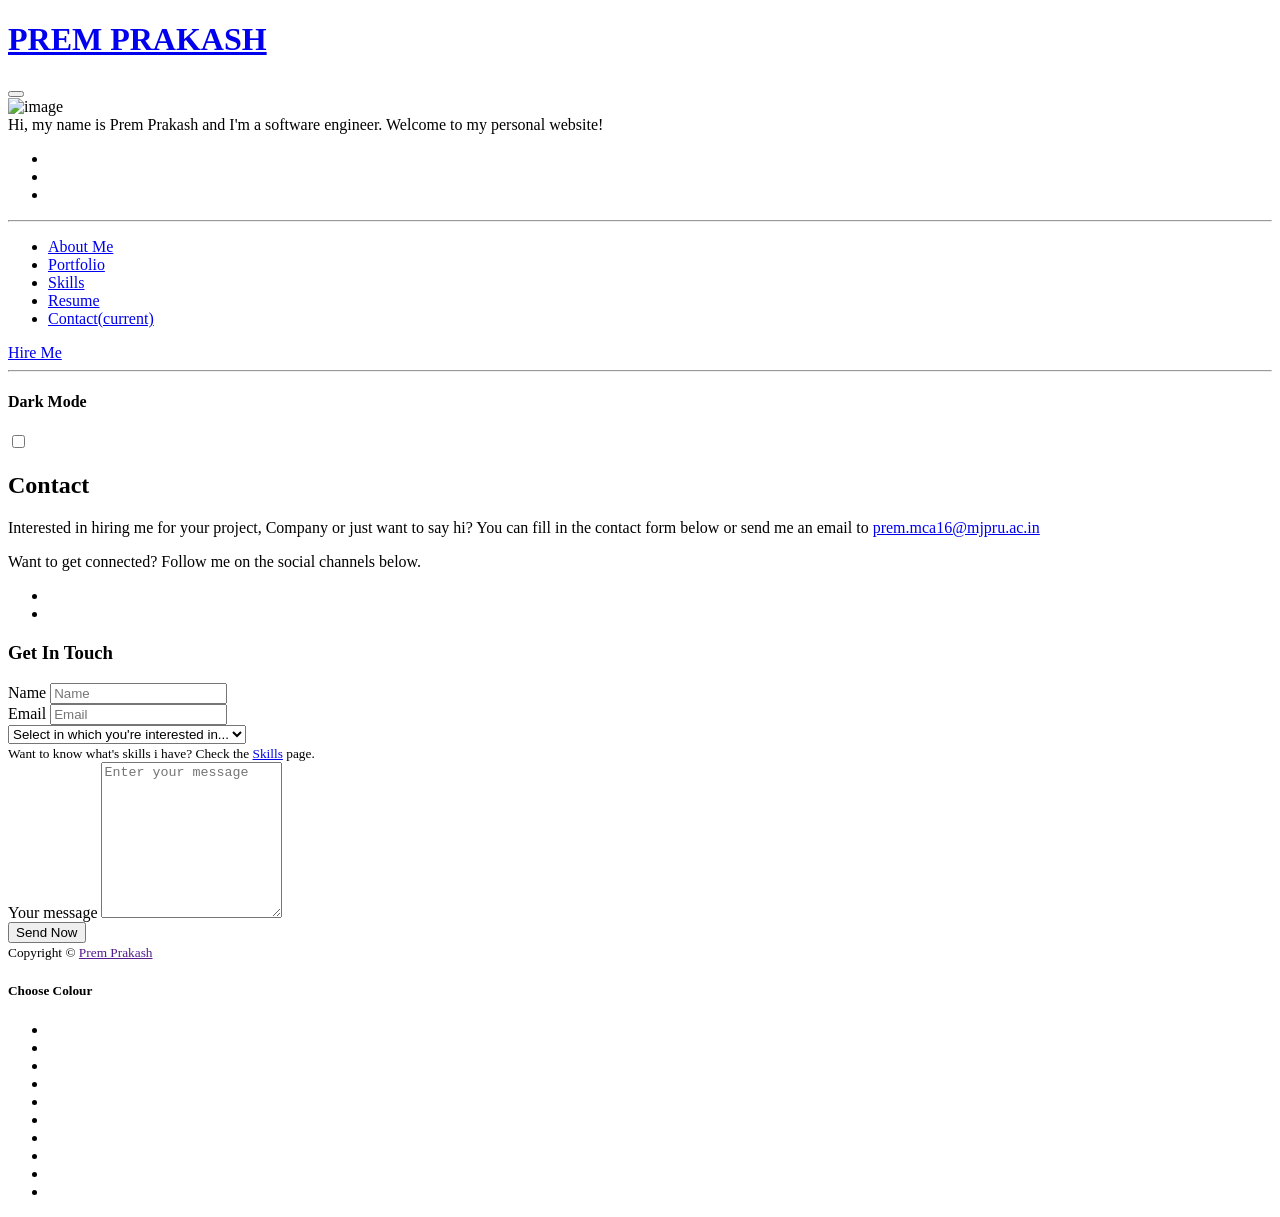
==== contact.html @ c35da8e7 "Add files via upload" ====
<!DOCTYPE html>
<html lang="en">

<head>
	<title>Prem Prakash</title>

	<!-- Meta -->
	<meta charset="utf-8">
	<meta http-equiv="X-UA-Compatible" content="IE=edge">
	<meta name="viewport" content="width=device-width, initial-scale=1.0">
	<meta name="description" content="">
	<meta name="author" content="">
	<link rel="shortcut icon" href="assets/images/profile.PNG">

	<!-- Google Fonts -->
	<link href="https://fonts.googleapis.com/css?family=Roboto:300,400,500,700" rel="stylesheet">

	<!-- FontAwesome JS -->
	<script defer src="assets/fontawesome/js/all.js"></script>

	<!-- Theme CSS -->
	<link id="theme-style" rel="stylesheet" href="assets/css/theme-1.css">

</head>

<body oncontextmenu="return false;">

	<header class="header text-center">
		<div class="force-overflow">
			<h1 class="blog-name pt-lg-4 mb-0"><a class="no-text-decoration" href="index.html">PREM PRAKASH</a></h1>

			<nav class="navbar navbar-expand-lg navbar-dark">

				<button class="navbar-toggler" type="button" data-bs-toggle="collapse" data-bs-target="#navigation"
					aria-controls="navigation" aria-expanded="false" aria-label="Toggle navigation">
					<span class="navbar-toggler-icon"></span>
				</button>

				<div id="navigation" class="collapse navbar-collapse flex-column">
					<div class="profile-section pt-3 pt-lg-0">
						<img class="profile-image mb-3 rounded-circle mx-auto" src="assets/images/profile.PNG"
							alt="image">

						<div class="bio mb-3">Hi, my name is Prem Prakash and I'm a software engineer. Welcome to my
							personal website!</div><!--//bio-->
							<ul class="social-list list-inline py-2 mx-auto">
								<!-- <li class="list-inline-item"><a href="#"><i class="fab fa-twitter fa-fw"></i></a>
								</li> -->
								<li class="list-inline-item"><a
										href="https://www.linkedin.com/in/prem-prakash-7bb90125b/"><i
											class="fab fa-linkedin-in fa-fw"></i></a></li>
								<li class="list-inline-item"><a href="https://github.com/premprakashIT"><i
											class="fab fa-github-alt fa-fw"></i></a></li>
								<!-- <li class="list-inline-item"><a href="#"><i
											class="fab fa-stack-overflow fa-fw"></i></a>
								</li> -->
								<li class="list-inline-item"><a href="https://wa.me/919412964984"><i
											class="fa-brands fa-whatsapp"></i></a></li>
								<!-- <li class="list-inline-item"><a href="https://github.com/premprakashIT"><i
											class="fa-brands fa-github"></i></a></li>
								<li class="list-inline-item"><a href=""><i
											class="fa-brands fa-skype"></i></a></li> -->

							</ul><!--//social-list-->
						<hr>
					</div><!--//profile-section-->

					<ul class="navbar-nav flex-column text-start">
						<li class="nav-item">
							<a class="nav-link" href="index.html"><i class="fas fa-user fa-fw me-2"></i>About Me</a>
						</li>
						<li class="nav-item">
							<a class="nav-link" href="portfolio.html"><i
									class="fas fa-laptop-code fa-fw me-2"></i>Portfolio</a>
						</li>
						<!-- <li class="nav-item">
							<a class="nav-link" href="services.html"><i class="fas fa-briefcase fa-fw me-2"></i>Services
								&amp; Pricing</a>
						</li> -->
						<li class="nav-item">
							<a class="nav-link" href="skills.html"><i class="fas fa-language fa-fw me-2"></i>Skills
							</a>
						</li>
						<li class="nav-item">
							<a class="nav-link" href="resume.html"><i class="fas fa-file-alt fa-fw me-2"></i>Resume</a>
						</li>
						<!-- <li class="nav-item">
									<a class="nav-link scrollto" href="certificates.html"><i
											class="fas fa-certificate fa-fw me-2"></i>certificates</a>
								</li>
						<li class="nav-item">
							<a class="nav-link" href="blog-home.html"><i class="fas fa-blog fa-fw me-2"></i>Blog</a>
						</li> -->
						<li class="nav-item">
							<a class="nav-link active" href="contact.html"><i
									class="fas fa-envelope-open-text fa-fw me-2"></i>Contact<span
									class="sr-only">(current)</span></a>
						</li>
						<!-- <li class="nav-item dropdown">
							<a class="nav-link dropdown-toggle" href="#" id="navbarDropdown" role="button"
								data-bs-toggle="dropdown" aria-expanded="false">
								<i class="fas fa-cogs fa-fw me-2"></i>More Pages
							</a>
							<ul class="dropdown-menu" aria-labelledby="navbarDropdown">
								<li><a class="dropdown-item" href="">Project Page</a></li>
								<li><a class="dropdown-item" href="">Blog Home 1</a></li>
								<li><a class="dropdown-item" href="">Blog Home 2</a></li>
								<li><a class="dropdown-item" href="">Blog Post</a></li>
							</ul>
						</li> -->
					</ul>

					<div class="my-2">
						<a class="btn btn-primary" href="contact.html" target="_blank"><i
								class="fas fa-paper-plane me-2"></i>Hire Me</a>
					</div>


					<div class="dark-mode-toggle text-center w-100">
						<hr class="mb-4">
						<h4 class="toggle-name mb-3 "><i class="fas fa-adjust me-1"></i>Dark Mode</h4>

						<input class="toggle" id="darkmode" type="checkbox">
						<label class="toggle-btn mx-auto mb-0" for="darkmode"></label>

					</div><!--//dark-mode-toggle-->
				</div>
			</nav>
		</div><!--//force-overflow-->
	</header>

	<div class="main-wrapper">
		<section class="cta-section theme-bg-light py-5">
			<div class="container text-center single-col-max-width">
				<h2 class="heading">Contact</h2>
				<div class="intro">
					<p>Interested in hiring me for your project, Company or just want to say hi? You can fill in the contact form
						below or send me an email to <a class="text-link" href="mailto:#">prem.mca16@mjpru.ac.in</a>
					</p>
					<p>Want to get connected? Follow me on the social channels below.</p>
					<ul class="list-inline mb-0">
						<!-- <li class="list-inline-item mb-3"><a class="skype" href="https://join.skype.com/invite/yjbxl233XgfF"><i
									class="fab fa-skype fa-fw fa-lg"></i></a></li> -->

						<li class="list-inline-item mb-3"><a class="linkedin" href="https://www.linkedin.com/in/prem-prakash-7bb90125b/"><i
									class="fab fa-linkedin-in fa-fw fa-lg"></i></a></li>
						<li class="list-inline-item mb-3"><a class="github" href="https://github.com/premprakashIT><i
									class="fab fa-github-alt fa-fw fa-lg"></i></a></li>
						<!-- <li class="list-inline-item"><a class="instagram" href="#"><i
									class="fab fa-instagram fa-fw fa-lg"></i></a></li> -->
						<!-- <li class="list-inline-item mb-3"><a class="stack-overflow" href="#"><i
									class="fab fa-stack-overflow fa-fw fa-lg"></i></a></li> -->
						<!-- <li class="list-inline-item mb-3"><a class="medium" href="#"><i
									class="fab fa-medium-m fa-fw fa-lg"></i></a></li> -->
						<!-- <li class="list-inline-item mb-3"><a class="codepen" href="#"><i
									class="fab fa-codepen fa-fw fa-lg"></i></a></li> -->


						<!--<li class="list-inline-item mb-3"><a class="facebook" href="#"><i class="fab fa-facebook-f fa-fw fa-lg"></i></a></li>-->


					</ul><!--//social-list-->

				</div><!--//container-->


		</section>
		<section class="contact-section px-3 py-5 p-md-5">
			<div class="container">
				<form id="contact-form" class="contact-form col-lg-8 mx-lg-auto" method="post" action="">
					<h3 class="text-center mb-3">Get In Touch</h3>
					<div class="row g-3">
						<div class="col-12 col-md-6">
							<label class="sr-only" for="cname">Name</label>
							<input type="text" class="form-control" id="cname" name="name" placeholder="Name"
								minlength="2" required="" aria-required="true">
						</div>
						<div class="col-12 col-md-6">
							<label class="sr-only" for="cemail">Email</label>
							<input type="email" class="form-control" id="cemail" name="email" placeholder="Email"
								required="" aria-required="true">
						</div>
						<div class="col-12">
							<select id="services" class="form-select" name="services">
								<option selected>Select in which  you're interested in...</option>
								<option value="basic">MERN | MEAN STACK</option>
								<option value="standard">Front-end</option>
								<option value="premium">Back-end</option>
								<option value="not sure">DEVOPS</option>
								<option value="not sure">Not Sure</option>

							</select>
							<div class="mt-2">
								<small class="form-text text-muted pt-1"><i
										class="fas fa-info-circle me-2 text-primary"></i>Want to know what's skills i have? Check the <a class="text-link" href="skills.html"
										target="_blank">Skills</a> page.</small>
							</div>
						</div>
						<div class="col-12">
							<label class="sr-only" for="cmessage">Your message</label>
							<textarea class="form-control" id="cmessage" name="message" placeholder="Enter your message"
								rows="10" required="" aria-required="true"></textarea>
						</div>
						<div class="form-group col-12">
							<button type="submit" class="btn btn-block btn-primary py-2">Send Now</button>
						</div>
					</div><!--//form-row-->
				</form>
			</div><!--//container-->
		</section>

		<footer class="footer text-center py-4">
			<small class="copyright">Copyright &copy; <a href=""
					target="_blank">Prem Prakash</a></small>
		</footer>

	</div><!--//main-wrapper-->

	<!-- *****CONFIGURE STYLE (REMOVE ON YOUR PRODUCTION SITE)****** -->
	<div id="config-panel" class="config-panel config-panel-hide d-none d-lg-block">
		<div class="panel-inner">
			<a id="config-trigger" class="config-trigger text-center" href="#"><i class="fas fa-cog mx-auto"
					data-fa-transform="down-6"></i></a>
			<h5 class="panel-title">Choose Colour</h5>
			<ul id="color-options" class="list-inline mb-0">
				<li class="theme-1 active list-inline-item"><a data-style="assets/css/theme-1.css" href="#"></a></li>
				<li class="theme-2  list-inline-item"><a data-style="assets/css/theme-2.css" href="#"></a></li>
				<li class="theme-3  list-inline-item"><a data-style="assets/css/theme-3.css" href="#"></a></li>
				<li class="theme-4  list-inline-item"><a data-style="assets/css/theme-4.css" href="#"></a></li>
				<li class="theme-5  list-inline-item"><a data-style="assets/css/theme-5.css" href="#"></a></li>
				<li class="theme-6  list-inline-item"><a data-style="assets/css/theme-6.css" href="#"></a></li>
				<li class="theme-7  list-inline-item"><a data-style="assets/css/theme-7.css" href="#"></a></li>
				<li class="theme-8  list-inline-item"><a data-style="assets/css/theme-8.css" href="#"></a></li>
				<li class="theme-9  list-inline-item"><a data-style="assets/css/theme-9.css" href="#"></a></li>
				<li class="theme-10  list-inline-item"><a data-style="assets/css/theme-10.css" href="#"></a></li>
			</ul>
			<a id="config-close" class="close" href="#"><i class="fa fa-times-circle"></i></a>
		</div><!--//panel-inner-->
	</div><!--//configure-panel-->

	<!-- Javascript -->
	<script src="assets/plugins/popper.min.js"></script>
	<script src="assets/plugins/bootstrap/js/bootstrap.min.js"></script>

	<!-- Dark Mode -->
	<script src="assets/plugins/js-cookie.min.js"></script>
	<script src="assets/js/dark-mode.js"></script>

	<!-- Style Switcher (REMOVE ON YOUR PRODUCTION SITE) -->
	<script src="assets/js/demo/style-switcher.js"></script>


	<script src="desable_rightclick.js"></script>

</body>

</html>
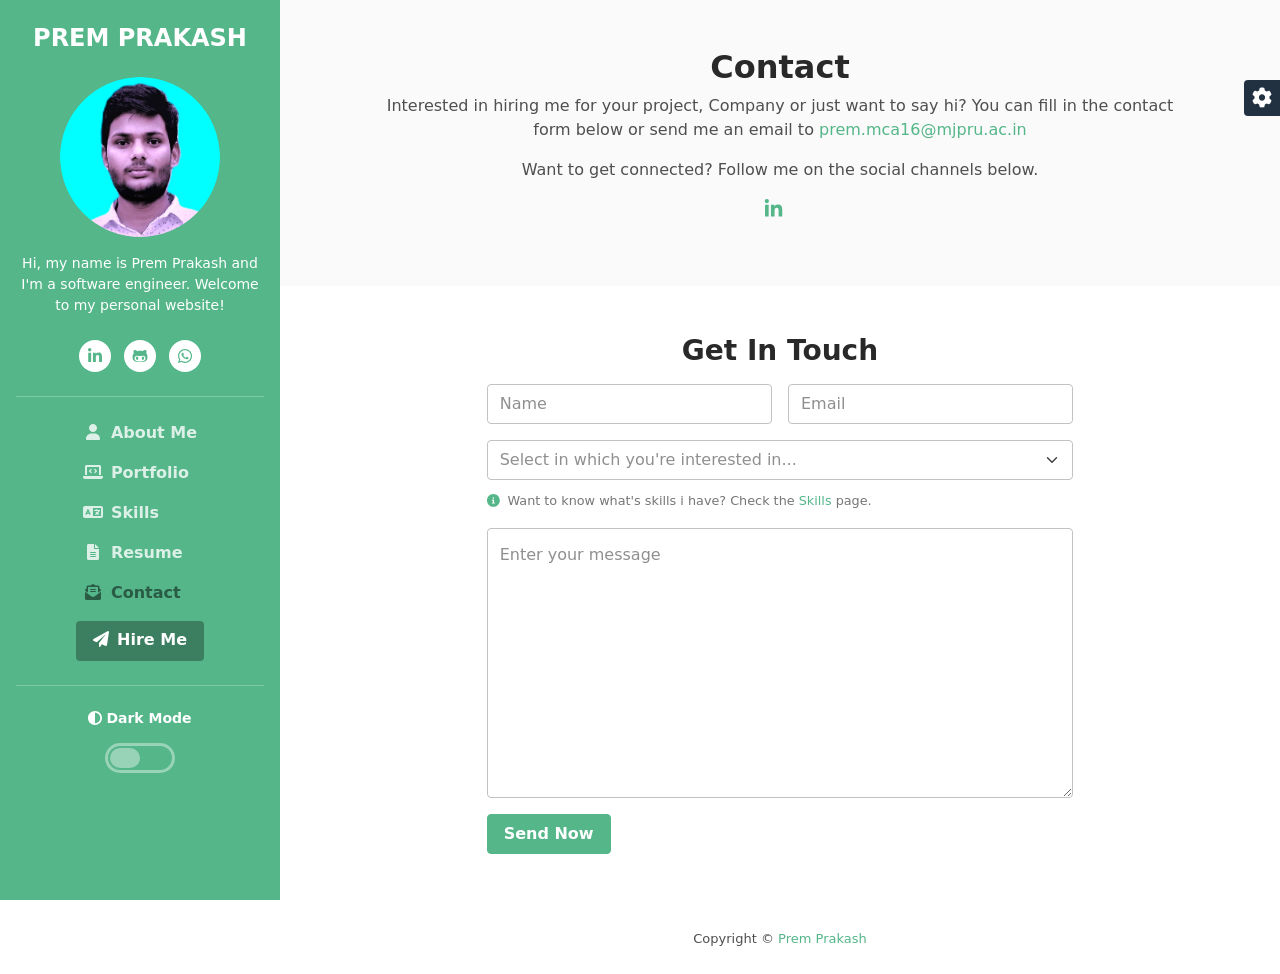
==== commit bd09e637: "add favicon icon" ====
--- a/contact.html
+++ b/contact.html
@@ -10,7 +10,7 @@
 	<meta name="viewport" content="width=device-width, initial-scale=1.0">
 	<meta name="description" content="">
 	<meta name="author" content="">
-	<link rel="shortcut icon" href="assets/images/profile.PNG">
+	<link rel="shortcut icon" href="assets/images/favicon.png">
 
 	<!-- Google Fonts -->
 	<link href="https://fonts.googleapis.com/css?family=Roboto:300,400,500,700" rel="stylesheet">
